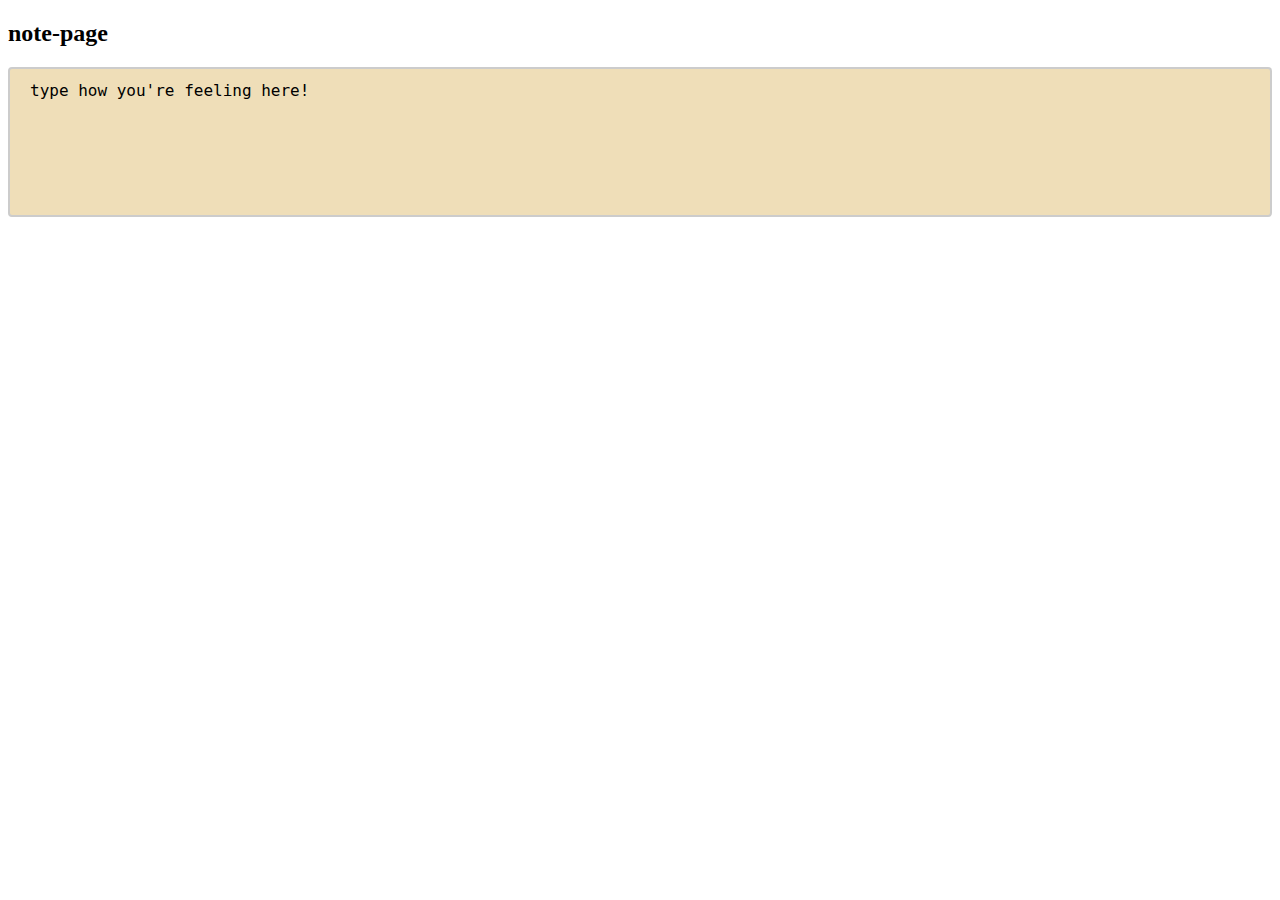
==== note/index.html @ 3522308b "kelly's note-page pt 1" ====
<!DOCTYPE html>
<html>
<head>
<style> 
textarea {
  width: 100%;
  height: 150px;
  padding: 12px 20px;
  box-sizing: border-box;
  border: 2px solid #ccc;
  border-radius: 4px;
  background-color: #EFDEB8;
  font-size: 16px;
  resize: none;
}
</style>
</head>
<body>

<h2>note-page</h2>

<form>
  <textarea>type how you're feeling here!</textarea>
</form>

</body>
</html>
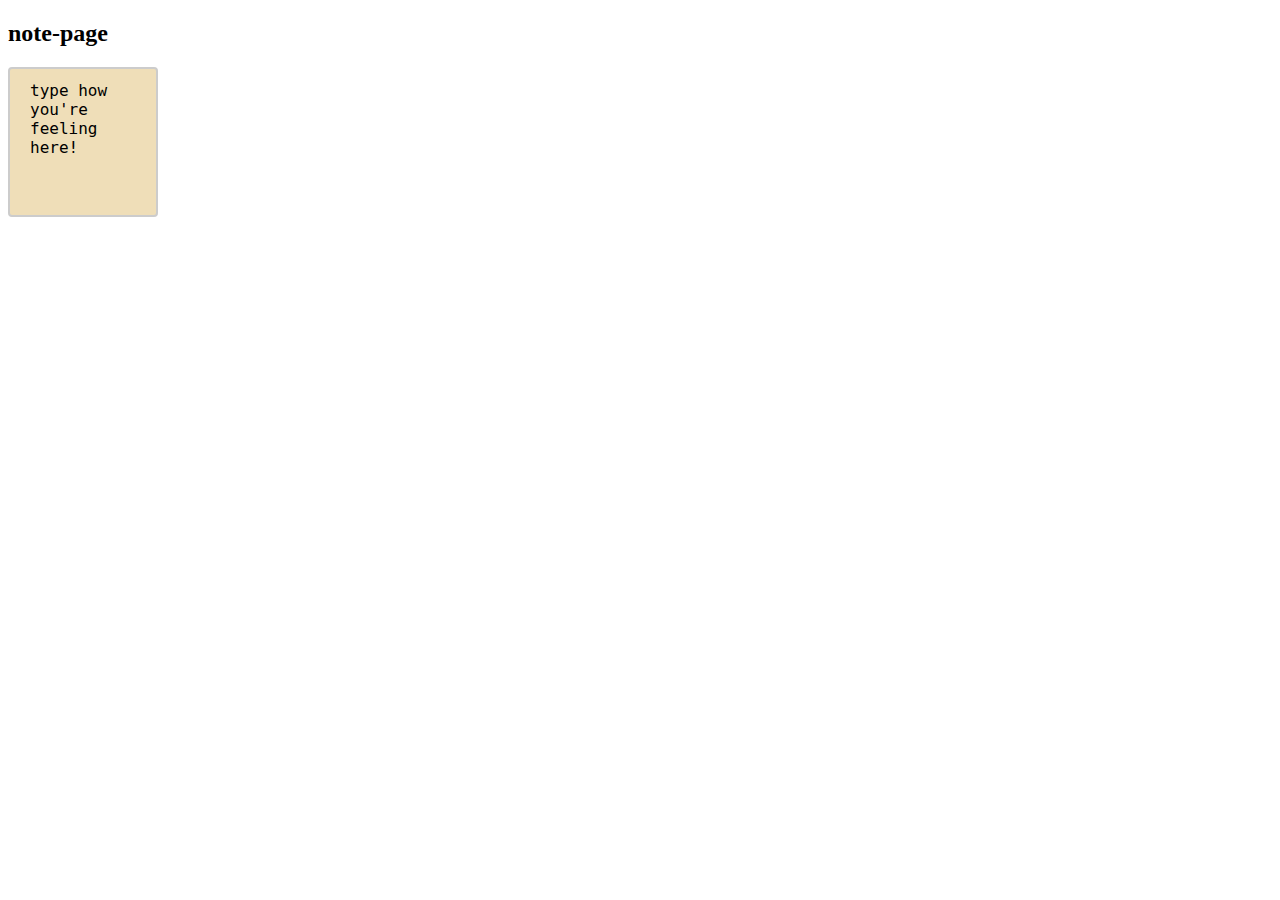
==== commit b649fe6b: "kelly pt2" ====
--- a/note/index.html
+++ b/note/index.html
@@ -1,21 +1,47 @@
 <!DOCTYPE html>
 <html>
 <head>
-<style> 
-textarea {
-  width: 100%;
-  height: 150px;
-  padding: 12px 20px;
-  box-sizing: border-box;
-  border: 2px solid #ccc;
-  border-radius: 4px;
-  background-color: #EFDEB8;
-  font-size: 16px;
-  resize: none;
-}
-</style>
+  <div>
+
+    <style> 
+      textarea {
+        width: 150px;
+        height: 150px;
+        padding: 12px 20px;
+        box-sizing: border-box;
+        border: 2px solid #ccc;
+        border-radius: 4px;
+        background-color: #EFDEB8;
+        font-size: 16px;
+        resize: none;
+      }
+      
+      textarea1 {
+        width: 250px;
+        height: 250px;
+        padding: 20px 40px;
+        box-sizing: border-box;
+        border: 2px solid #ccc;
+        border-radius: 4px;
+        background-color: blue;
+        font-size: 16px;
+        resize: none;
+      }
+      </style>
+
+  </div>
+
+
 </head>
 <body>
+
+<div class="textarea"> 
+  <style>
+      
+  </style>
+  
+</div>
+  
 
 <h2>note-page</h2>
 
@@ -23,5 +49,7 @@
   <textarea>type how you're feeling here!</textarea>
 </form>
 
+      
+
 </body>
 </html>
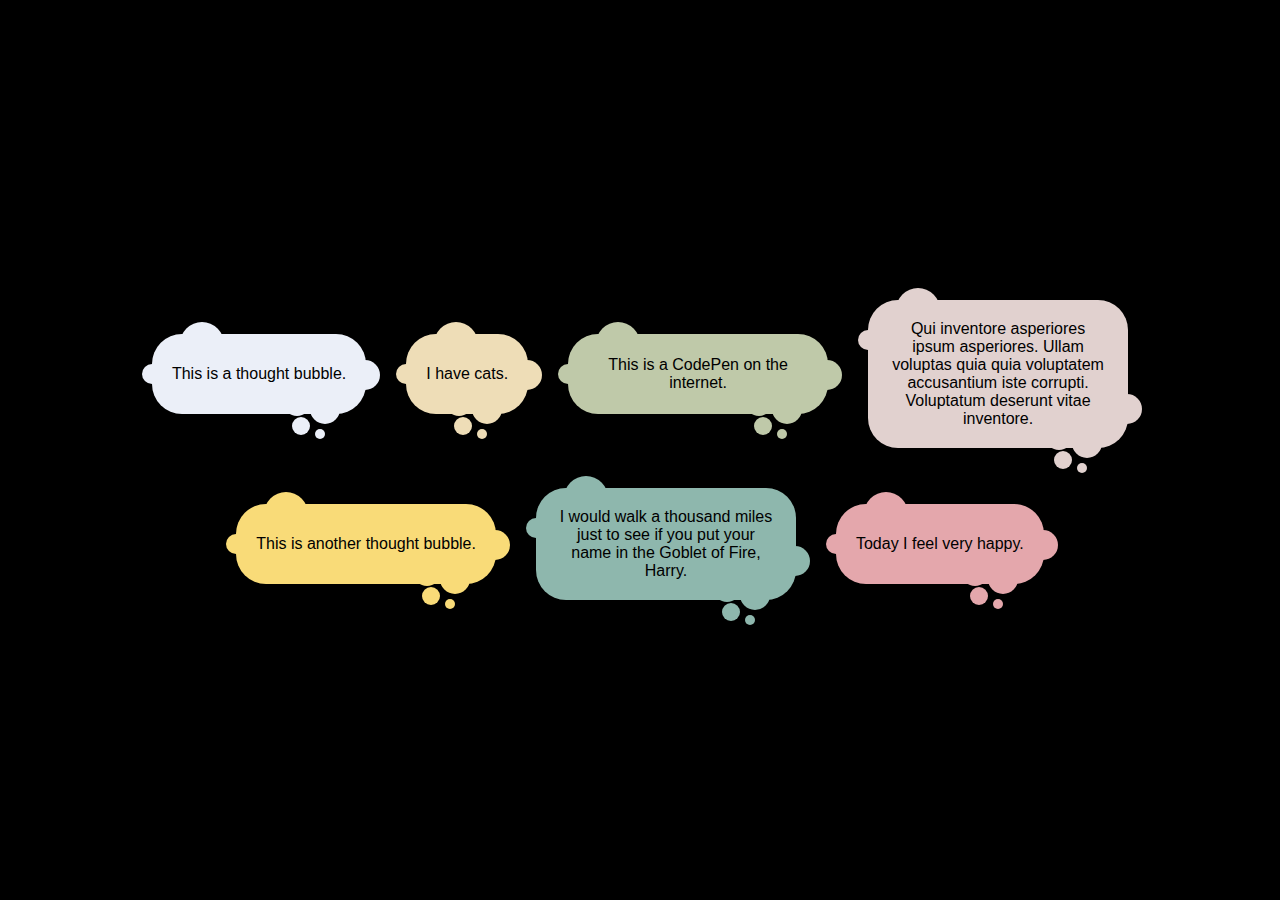
==== commit f1b1c84f: "kelly's part 3" ====
--- a/note/index.html
+++ b/note/index.html
@@ -1,9 +1,352 @@
 <!DOCTYPE html>
 <html>
 <head>
-  <div>
-
-    <style> 
+  <!-- <div> -->
+
+
+    <div class="thought">This is a thought bubble.</div>
+<div class="thought1">I have cats.</div>
+<div class="thought2">This is a CodePen on the internet.</div>
+<div class="thought3">Qui inventore asperiores ipsum asperiores. Ullam voluptas quia quia voluptatem accusantium iste corrupti. Voluptatum deserunt vitae inventore.</div>
+<div class="thought4">This is another thought bubble.</div>
+<div class="thought5">I would walk a thousand miles just to see if you put your name in the Goblet of Fire, Harry.</div>
+<div class="thought6">Today I feel very happy.</div>
+
+<style>
+
+
+body {
+	background-color:black;
+	display:flex;
+	flex-flow:row wrap;
+	justify-content:center;
+	margin:0;
+	height:100vh;
+	align-items:center;
+	align-content:center;
+	padding:0 8rem;
+  }
+  
+  .thought {
+	display:flex;
+	background-color:#EBEFF8;
+	padding:20px;
+	border-radius:30px;
+	min-width:40px;
+	max-width:220px;
+	min-height:40px;
+	margin:20px;
+	position:relative;
+	align-items:center;
+	justify-content:center;
+	text-align:center;
+  font-family: Arial;
+
+  }
+
+  .thought:before,
+  .thought:after {
+	content:"";
+	background-color:#EBEFF8;
+	border-radius:50%;
+	display:block;
+	position:absolute;
+	z-index:-1;
+  }
+  .thought:before {
+	width:44px;
+	height:44px;
+	top:-12px;
+	left:28px;
+	box-shadow:-50px 30px 0 -12px #EBEFF8;
+  }
+  .thought:after {
+	bottom:-10px;
+	right:26px;
+	width:30px;
+	height:30px;
+	box-shadow:40px -34px 0 0 #EBEFF8,
+			   -28px -6px 0 -2px #EBEFF8,
+			   -24px 17px 0 -6px #EBEFF8,
+			   -5px 25px 0 -10px #EBEFF8;
+	
+  }
+
+  .thought1 {
+	display:flex;
+	background-color:#EEDDB7;
+	padding:20px;
+	border-radius:30px;
+	min-width:40px;
+	max-width:220px;
+	min-height:40px;
+	margin:20px;
+	position:relative;
+	align-items:center;
+	justify-content:center;
+	text-align:center;
+  font-family: Arial;
+
+  }
+
+  .thought1:before,
+  .thought1:after {
+	content:"";
+	background-color:#EEDDB7;
+	border-radius:50%;
+	display:block;
+	position:absolute;
+	z-index:-1;
+  }
+  .thought1:before {
+	width:44px;
+	height:44px;
+	top:-12px;
+	left:28px;
+	box-shadow:-50px 30px 0 -12px #EEDDB7;
+  }
+  .thought1:after {
+	bottom:-10px;
+	right:26px;
+	width:30px;
+	height:30px;
+	box-shadow:40px -34px 0 0 #EEDDB7,
+			   -28px -6px 0 -2px #EEDDB7,
+			   -24px 17px 0 -6px #EEDDB7,
+			   -5px 25px 0 -10px #EEDDB7;
+	
+  }
+
+  .thought2 {
+	display:flex;
+	background-color:#BFC9A9;
+	padding:20px;
+	border-radius:30px;
+	min-width:40px;
+	max-width:220px;
+	min-height:40px;
+	margin:20px;
+	position:relative;
+	align-items:center;
+	justify-content:center;
+	text-align:center;
+  font-family: Arial;
+
+  }
+
+  .thought2:before,
+  .thought2:after {
+	content:"";
+	background-color:#BFC9A9;
+	border-radius:50%;
+	display:block;
+	position:absolute;
+	z-index:-1;
+  }
+  .thought2:before {
+	width:44px;
+	height:44px;
+	top:-12px;
+	left:28px;
+	box-shadow:-50px 30px 0 -12px #BFC9A9;
+  }
+  .thought2:after {
+	bottom:-10px;
+	right:26px;
+	width:30px;
+	height:30px;
+	box-shadow:40px -34px 0 0 #BFC9A9,
+			   -28px -6px 0 -2px #BFC9A9,
+			   -24px 17px 0 -6px #BFC9A9,
+			   -5px 25px 0 -10px #BFC9A9;
+	
+  }
+
+  .thought3 {
+	display:flex;
+	background-color:#E1D1CF;
+	padding:20px;
+	border-radius:30px;
+	min-width:40px;
+	max-width:220px;
+	min-height:40px;
+	margin:20px;
+	position:relative;
+	align-items:center;
+	justify-content:center;
+	text-align:center;
+  font-family: Arial;
+
+  }
+
+  .thought3:before,
+  .thought3:after {
+	content:"";
+	background-color:#E1D1CF;
+	border-radius:50%;
+	display:block;
+	position:absolute;
+	z-index:-1;
+  }
+  .thought3:before {
+	width:44px;
+	height:44px;
+	top:-12px;
+	left:28px;
+	box-shadow:-50px 30px 0 -12px #E1D1CF;
+  }
+  .thought3:after {
+	bottom:-10px;
+	right:26px;
+	width:30px;
+	height:30px;
+	box-shadow:40px -34px 0 0 #E1D1CF,
+			   -28px -6px 0 -2px #E1D1CF,
+			   -24px 17px 0 -6px #E1D1CF,
+			   -5px 25px 0 -10px #E1D1CF;
+	
+  }
+
+  .thought4 {
+	display:flex;
+	background-color:#F9DB78;
+	padding:20px;
+	border-radius:30px;
+	min-width:40px;
+	max-width:220px;
+	min-height:40px;
+	margin:20px;
+	position:relative;
+	align-items:center;
+	justify-content:center;
+	text-align:center;
+  font-family: Arial;
+
+  }
+
+  .thought4:before,
+  .thought4:after {
+	content:"";
+	background-color:#F9DB78;
+	border-radius:50%;
+	display:block;
+	position:absolute;
+	z-index:-1;
+  }
+  .thought4:before {
+	width:44px;
+	height:44px;
+	top:-12px;
+	left:28px;
+	box-shadow:-50px 30px 0 -12px #F9DB78;
+  }
+  .thought4:after {
+	bottom:-10px;
+	right:26px;
+	width:30px;
+	height:30px;
+	box-shadow:40px -34px 0 0 #F9DB78,
+			   -28px -6px 0 -2px #F9DB78,
+			   -24px 17px 0 -6px #F9DB78,
+			   -5px 25px 0 -10px #F9DB78;
+	
+  }
+
+  .thought5 {
+	display:flex;
+	background-color:#8EB7AD;
+	padding:20px;
+	border-radius:30px;
+	min-width:40px;
+	max-width:220px;
+	min-height:40px;
+	margin:20px;
+	position:relative;
+	align-items:center;
+	justify-content:center;
+	text-align:center;
+  font-family: Arial;
+
+  }
+
+  .thought5:before,
+  .thought5:after {
+	content:"";
+	background-color:#8EB7AD;
+	border-radius:50%;
+	display:block;
+	position:absolute;
+	z-index:-1;
+  }
+  .thought5:before {
+	width:44px;
+	height:44px;
+	top:-12px;
+	left:28px;
+	box-shadow:-50px 30px 0 -12px #8EB7AD;
+  }
+  .thought5:after {
+	bottom:-10px;
+	right:26px;
+	width:30px;
+	height:30px;
+	box-shadow:40px -34px 0 0 #8EB7AD,
+			   -28px -6px 0 -2px #8EB7AD,
+			   -24px 17px 0 -6px #8EB7AD,
+			   -5px 25px 0 -10px #8EB7AD;
+	
+  }
+
+  .thought6 {
+	display:flex;
+	background-color:#E4A7AC;
+	padding:20px;
+	border-radius:30px;
+	min-width:40px;
+	max-width:220px;
+	min-height:40px;
+	margin:20px;
+	position:relative;
+	align-items:center;
+	justify-content:center;
+	text-align:center;
+  font-family: Arial;
+
+  }
+
+  .thought6:before,
+  .thought6:after {
+	content:"";
+	background-color:#E4A7AC;
+	border-radius:50%;
+	display:block;
+	position:absolute;
+	z-index:-1;
+  }
+  .thought6:before {
+	width:44px;
+	height:44px;
+	top:-12px;
+	left:28px;
+	box-shadow:-50px 30px 0 -12px #E4A7AC;
+  }
+  .thought6:after {
+	bottom:-10px;
+	right:26px;
+	width:30px;
+	height:30px;
+	box-shadow:40px -34px 0 0 #E4A7AC,
+			   -28px -6px 0 -2px #E4A7AC,
+			   -24px 17px 0 -6px #E4A7AC,
+			   -5px 25px 0 -10px #E4A7AC;
+	
+  }
+
+
+</style>
+    <!-- <style> 
+
+    
       textarea {
         width: 150px;
         height: 150px;
@@ -16,40 +359,29 @@
         resize: none;
       }
       
-      textarea1 {
-        width: 250px;
-        height: 250px;
-        padding: 20px 40px;
-        box-sizing: border-box;
-        border: 2px solid #ccc;
-        border-radius: 4px;
-        background-color: blue;
-        font-size: 16px;
-        resize: none;
-      }
+      
       </style>
 
-  </div>
+<textarea rows="1" cols="30">Hello World</textarea><br/>
+<textarea rows="2" cols="40">Hello Second World</textarea><br/> -->
+
+  <!-- </div> -->
 
 
 </head>
 <body>
 
-<div class="textarea"> 
-  <style>
-      
-  </style>
+
+
   
-</div>
-  
-
-<h2>note-page</h2>
-
+
+<!-- <h2>note-page</h2> -->
+<!-- 
 <form>
   <textarea>type how you're feeling here!</textarea>
 </form>
 
       
 
-</body>
+</body> -->
 </html>
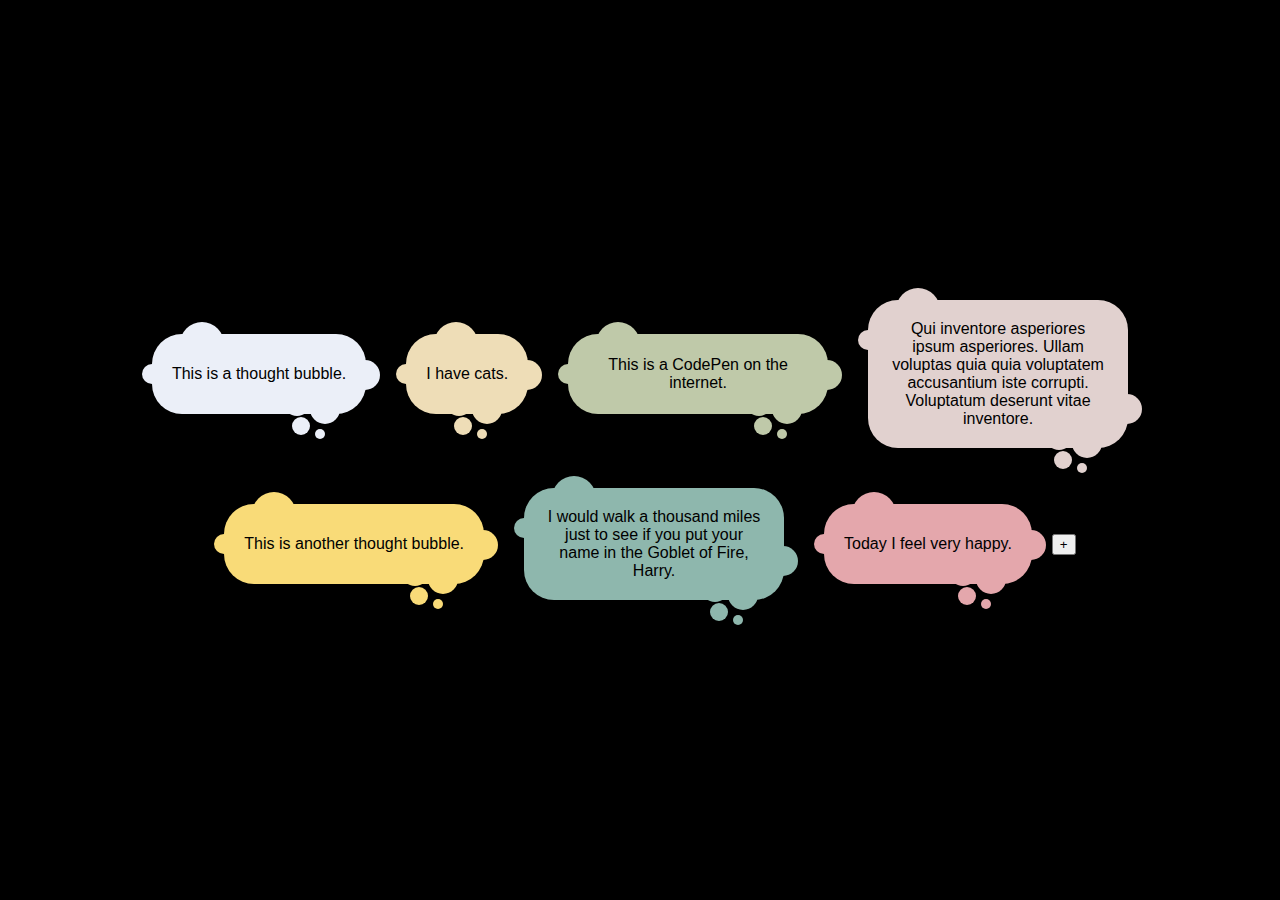
==== commit e077f43e: "kelly's part 4" ====
--- a/note/index.html
+++ b/note/index.html
@@ -344,6 +344,8 @@
 
 
 </style>
+
+
     <!-- <style> 
 
     
@@ -372,8 +374,7 @@
 <body>
 
 
-
-  
+<a href='https://www.freecodecamp.org/'><button>+</button></a>
 
 <!-- <h2>note-page</h2> -->
 <!-- 
@@ -384,4 +385,5 @@
       
 
 </body> -->
+</body>
 </html>
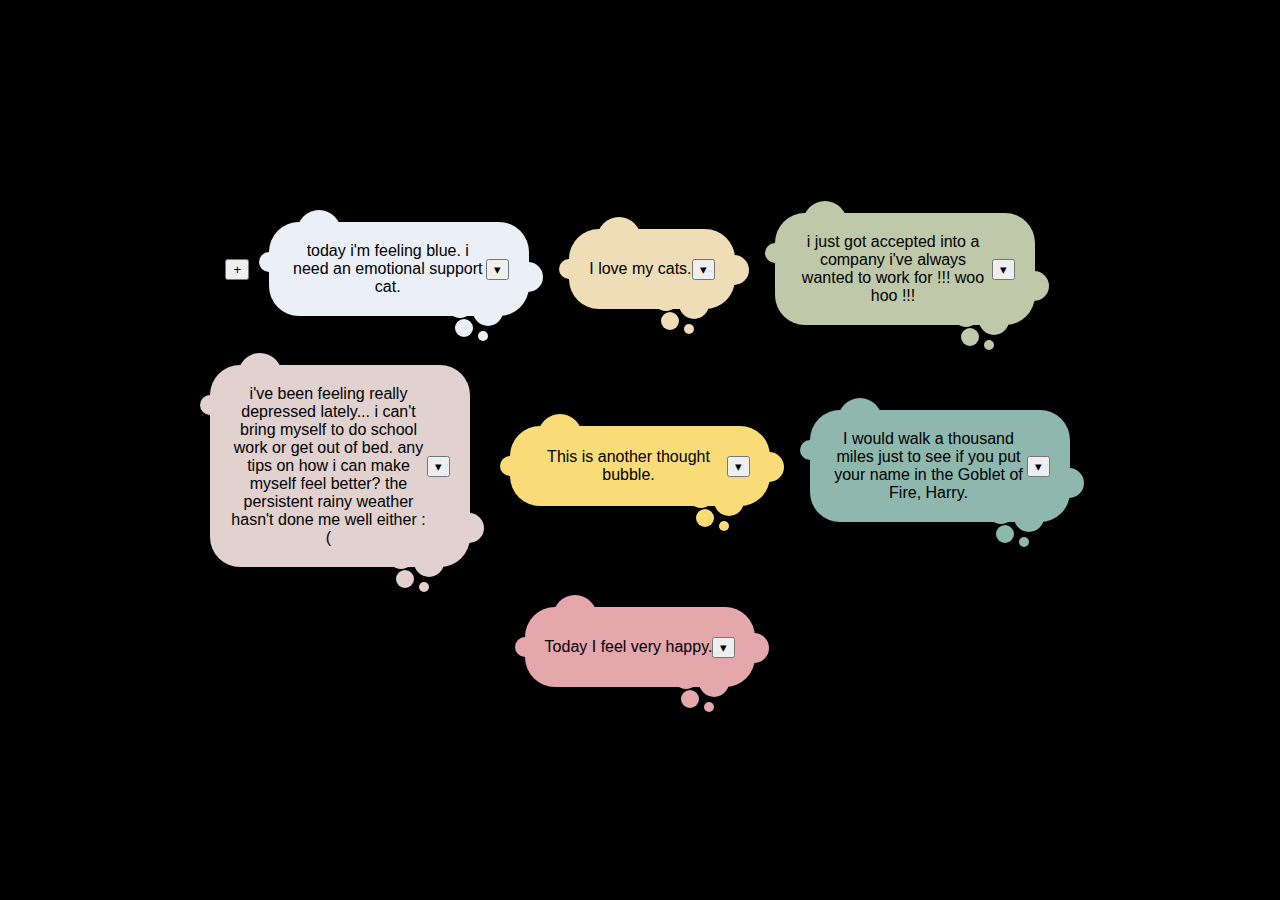
==== commit 88771925: "kelly pt 5" ====
--- a/note/index.html
+++ b/note/index.html
@@ -2,15 +2,31 @@
 <html>
 <head>
   <!-- <div> -->
-
-
-    <div class="thought">This is a thought bubble.</div>
-<div class="thought1">I have cats.</div>
-<div class="thought2">This is a CodePen on the internet.</div>
-<div class="thought3">Qui inventore asperiores ipsum asperiores. Ullam voluptas quia quia voluptatem accusantium iste corrupti. Voluptatum deserunt vitae inventore.</div>
-<div class="thought4">This is another thought bubble.</div>
-<div class="thought5">I would walk a thousand miles just to see if you put your name in the Goblet of Fire, Harry.</div>
-<div class="thought6">Today I feel very happy.</div>
+    <a href='https://www.freecodecamp.org/'><button>+</button></a>
+
+    <div class="thought">today i'm feeling blue. i need an emotional support cat.
+      <a href='https://www.freecodecamp.org/'><button>▾</button></a>
+    </div>
+
+   
+<div class="thought1">I love my cats.
+  <a href='https://www.freecodecamp.org/'><button>▾</button></a>
+</div>
+<div class="thought2">i just got accepted into a company i've always wanted to work for !!! woo hoo !!! 
+  <a href='https://www.freecodecamp.org/'><button>▾</button></a>
+</div>
+<div class="thought3"> i've been feeling really depressed lately... i can't bring myself to do school work or get out of bed. any tips on how i can make myself feel better? the persistent rainy weather hasn't done me well either :(
+  <a href='https://www.freecodecamp.org/'><button>▾</button></a>
+</div>
+<div class="thought4">This is another thought bubble.
+  <a href='https://www.freecodecamp.org/'><button>▾</button></a>
+</div>
+<div class="thought5">I would walk a thousand miles just to see if you put your name in the Goblet of Fire, Harry.
+  <a href='https://www.freecodecamp.org/'><button>▾</button></a>
+</div>
+<div class="thought6">Today I feel very happy.
+  <a href='https://www.freecodecamp.org/'><button>▾</button></a>
+</div>
 
 <style>
 
@@ -374,7 +390,7 @@
 <body>
 
 
-<a href='https://www.freecodecamp.org/'><button>+</button></a>
+
 
 <!-- <h2>note-page</h2> -->
 <!-- 
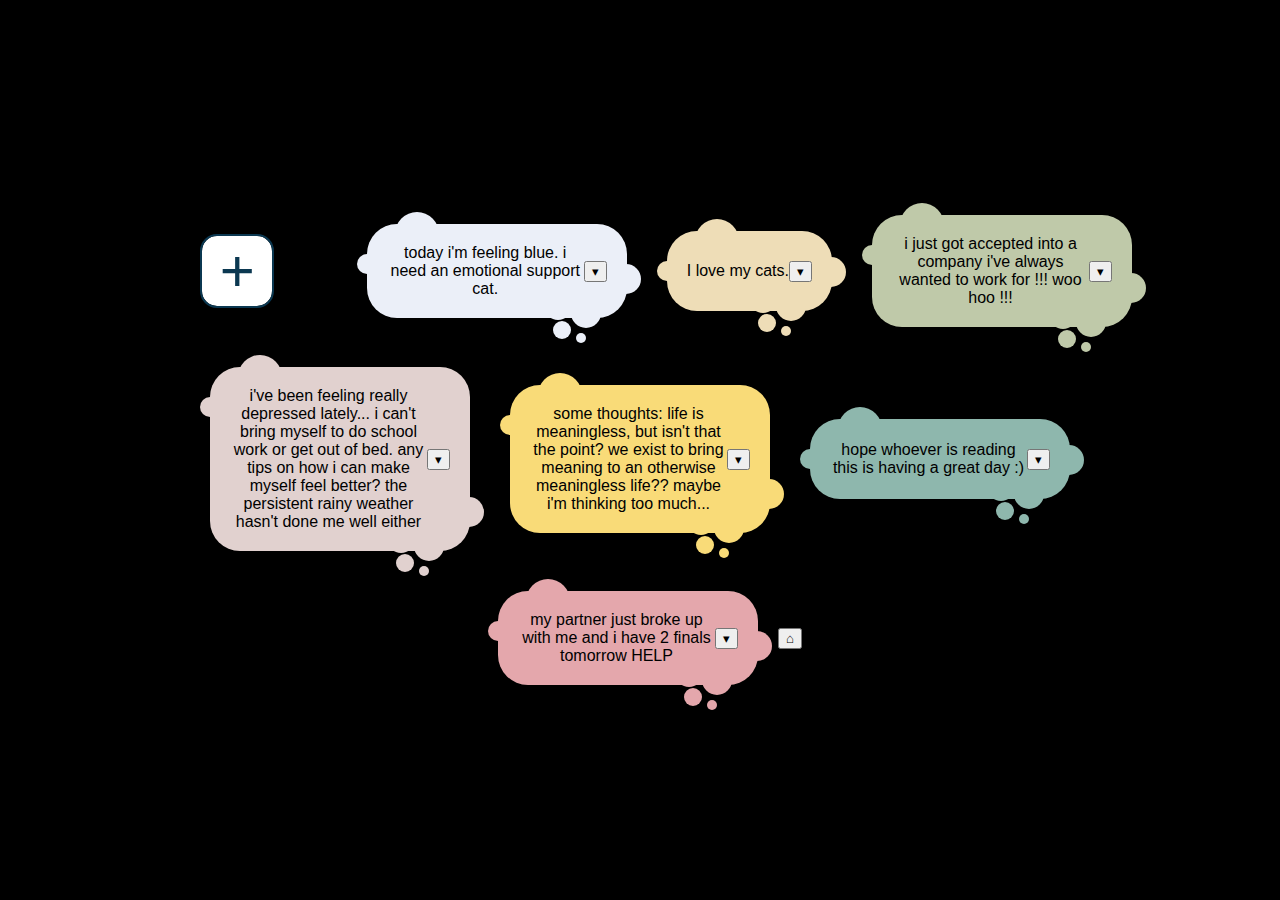
==== commit b4ff1928: "kelly's pt 6" ====
--- a/note/index.html
+++ b/note/index.html
@@ -1,405 +1,384 @@
 <!DOCTYPE html>
 <html>
 <head>
-  <!-- <div> -->
-    <a href='https://www.freecodecamp.org/'><button>+</button></a>
-
-    <div class="thought">today i'm feeling blue. i need an emotional support cat.
-      <a href='https://www.freecodecamp.org/'><button>▾</button></a>
-    </div>
-
-   
-<div class="thought1">I love my cats.
-  <a href='https://www.freecodecamp.org/'><button>▾</button></a>
-</div>
-<div class="thought2">i just got accepted into a company i've always wanted to work for !!! woo hoo !!! 
-  <a href='https://www.freecodecamp.org/'><button>▾</button></a>
-</div>
-<div class="thought3"> i've been feeling really depressed lately... i can't bring myself to do school work or get out of bed. any tips on how i can make myself feel better? the persistent rainy weather hasn't done me well either :(
-  <a href='https://www.freecodecamp.org/'><button>▾</button></a>
-</div>
-<div class="thought4">This is another thought bubble.
-  <a href='https://www.freecodecamp.org/'><button>▾</button></a>
-</div>
-<div class="thought5">I would walk a thousand miles just to see if you put your name in the Goblet of Fire, Harry.
-  <a href='https://www.freecodecamp.org/'><button>▾</button></a>
-</div>
-<div class="thought6">Today I feel very happy.
-  <a href='https://www.freecodecamp.org/'><button>▾</button></a>
-</div>
-
+ 
+  <title>Social Diary</title>
+        <meta charset="UTF-8" />
+        <link href="style.css" rel="stylesheet" type="text/css" />
+
+
+
+</head>
+
+
+<body>
+
+  <a class="addnote" href='https://www.freecodecamp.org/'>+</a>
+
+  <div class="thought">today i'm feeling blue. i need an emotional support cat.
+    <a href='https://www.freecodecamp.org/'><button>▾</button></a>
+  </div>
+
+ 
+  <div class="thought1">I love my cats.
+    <a href='https://www.freecodecamp.org/'><button>▾</button></a>
+  </div>
+  <div class="thought2">i just got accepted into a company i've always wanted to work for !!! woo hoo !!! 
+    <a href='https://www.freecodecamp.org/'><button>▾</button></a>
+  </div>
+  <div class="thought3"> i've been feeling really depressed lately... i can't bring myself to do school work or get out of bed. any tips on how i can make myself feel better? the persistent rainy weather hasn't done me well either
+    <a href='https://www.freecodecamp.org/'><button>▾</button></a>
+  </div>
+  <div class="thought4">some thoughts: life is meaningless, but isn't that the point? we exist to bring meaning to an otherwise meaningless life?? maybe i'm thinking too much...
+    <a href='https://www.freecodecamp.org/'><button>▾</button></a>
+  </div>
+  <div class="thought5">hope whoever is reading this is having a great day :)
+    <a href='https://www.freecodecamp.org/'><button>▾</button></a>
+  </div>
+  <div class="thought6">my partner just broke up with me and i have 2 finals tomorrow HELP
+    <a href='https://www.freecodecamp.org/'><button>▾</button></a>
+  </div>
+<a href='index2.html'><button>⌂</button></a>
 <style>
 
 
 body {
-	background-color:black;
-	display:flex;
-	flex-flow:row wrap;
-	justify-content:center;
-	margin:0;
-	height:100vh;
-	align-items:center;
-	align-content:center;
-	padding:0 8rem;
-  }
-  
-  .thought {
-	display:flex;
-	background-color:#EBEFF8;
-	padding:20px;
-	border-radius:30px;
-	min-width:40px;
-	max-width:220px;
-	min-height:40px;
-	margin:20px;
-	position:relative;
-	align-items:center;
-	justify-content:center;
-	text-align:center;
-  font-family: Arial;
-
-  }
-
-  .thought:before,
-  .thought:after {
-	content:"";
-	background-color:#EBEFF8;
-	border-radius:50%;
-	display:block;
-	position:absolute;
-	z-index:-1;
-  }
-  .thought:before {
-	width:44px;
-	height:44px;
-	top:-12px;
-	left:28px;
-	box-shadow:-50px 30px 0 -12px #EBEFF8;
-  }
-  .thought:after {
-	bottom:-10px;
-	right:26px;
-	width:30px;
-	height:30px;
-	box-shadow:40px -34px 0 0 #EBEFF8,
-			   -28px -6px 0 -2px #EBEFF8,
-			   -24px 17px 0 -6px #EBEFF8,
-			   -5px 25px 0 -10px #EBEFF8;
-	
-  }
-
-  .thought1 {
-	display:flex;
-	background-color:#EEDDB7;
-	padding:20px;
-	border-radius:30px;
-	min-width:40px;
-	max-width:220px;
-	min-height:40px;
-	margin:20px;
-	position:relative;
-	align-items:center;
-	justify-content:center;
-	text-align:center;
-  font-family: Arial;
-
-  }
-
-  .thought1:before,
-  .thought1:after {
-	content:"";
-	background-color:#EEDDB7;
-	border-radius:50%;
-	display:block;
-	position:absolute;
-	z-index:-1;
-  }
-  .thought1:before {
-	width:44px;
-	height:44px;
-	top:-12px;
-	left:28px;
-	box-shadow:-50px 30px 0 -12px #EEDDB7;
-  }
-  .thought1:after {
-	bottom:-10px;
-	right:26px;
-	width:30px;
-	height:30px;
-	box-shadow:40px -34px 0 0 #EEDDB7,
-			   -28px -6px 0 -2px #EEDDB7,
-			   -24px 17px 0 -6px #EEDDB7,
-			   -5px 25px 0 -10px #EEDDB7;
-	
-  }
-
-  .thought2 {
-	display:flex;
-	background-color:#BFC9A9;
-	padding:20px;
-	border-radius:30px;
-	min-width:40px;
-	max-width:220px;
-	min-height:40px;
-	margin:20px;
-	position:relative;
-	align-items:center;
-	justify-content:center;
-	text-align:center;
-  font-family: Arial;
-
-  }
-
-  .thought2:before,
-  .thought2:after {
-	content:"";
-	background-color:#BFC9A9;
-	border-radius:50%;
-	display:block;
-	position:absolute;
-	z-index:-1;
-  }
-  .thought2:before {
-	width:44px;
-	height:44px;
-	top:-12px;
-	left:28px;
-	box-shadow:-50px 30px 0 -12px #BFC9A9;
-  }
-  .thought2:after {
-	bottom:-10px;
-	right:26px;
-	width:30px;
-	height:30px;
-	box-shadow:40px -34px 0 0 #BFC9A9,
-			   -28px -6px 0 -2px #BFC9A9,
-			   -24px 17px 0 -6px #BFC9A9,
-			   -5px 25px 0 -10px #BFC9A9;
-	
-  }
-
-  .thought3 {
-	display:flex;
-	background-color:#E1D1CF;
-	padding:20px;
-	border-radius:30px;
-	min-width:40px;
-	max-width:220px;
-	min-height:40px;
-	margin:20px;
-	position:relative;
-	align-items:center;
-	justify-content:center;
-	text-align:center;
-  font-family: Arial;
-
-  }
-
-  .thought3:before,
-  .thought3:after {
-	content:"";
-	background-color:#E1D1CF;
-	border-radius:50%;
-	display:block;
-	position:absolute;
-	z-index:-1;
-  }
-  .thought3:before {
-	width:44px;
-	height:44px;
-	top:-12px;
-	left:28px;
-	box-shadow:-50px 30px 0 -12px #E1D1CF;
-  }
-  .thought3:after {
-	bottom:-10px;
-	right:26px;
-	width:30px;
-	height:30px;
-	box-shadow:40px -34px 0 0 #E1D1CF,
-			   -28px -6px 0 -2px #E1D1CF,
-			   -24px 17px 0 -6px #E1D1CF,
-			   -5px 25px 0 -10px #E1D1CF;
-	
-  }
-
-  .thought4 {
-	display:flex;
-	background-color:#F9DB78;
-	padding:20px;
-	border-radius:30px;
-	min-width:40px;
-	max-width:220px;
-	min-height:40px;
-	margin:20px;
-	position:relative;
-	align-items:center;
-	justify-content:center;
-	text-align:center;
-  font-family: Arial;
-
-  }
-
-  .thought4:before,
-  .thought4:after {
-	content:"";
-	background-color:#F9DB78;
-	border-radius:50%;
-	display:block;
-	position:absolute;
-	z-index:-1;
-  }
-  .thought4:before {
-	width:44px;
-	height:44px;
-	top:-12px;
-	left:28px;
-	box-shadow:-50px 30px 0 -12px #F9DB78;
-  }
-  .thought4:after {
-	bottom:-10px;
-	right:26px;
-	width:30px;
-	height:30px;
-	box-shadow:40px -34px 0 0 #F9DB78,
-			   -28px -6px 0 -2px #F9DB78,
-			   -24px 17px 0 -6px #F9DB78,
-			   -5px 25px 0 -10px #F9DB78;
-	
-  }
-
-  .thought5 {
-	display:flex;
-	background-color:#8EB7AD;
-	padding:20px;
-	border-radius:30px;
-	min-width:40px;
-	max-width:220px;
-	min-height:40px;
-	margin:20px;
-	position:relative;
-	align-items:center;
-	justify-content:center;
-	text-align:center;
-  font-family: Arial;
-
-  }
-
-  .thought5:before,
-  .thought5:after {
-	content:"";
-	background-color:#8EB7AD;
-	border-radius:50%;
-	display:block;
-	position:absolute;
-	z-index:-1;
-  }
-  .thought5:before {
-	width:44px;
-	height:44px;
-	top:-12px;
-	left:28px;
-	box-shadow:-50px 30px 0 -12px #8EB7AD;
-  }
-  .thought5:after {
-	bottom:-10px;
-	right:26px;
-	width:30px;
-	height:30px;
-	box-shadow:40px -34px 0 0 #8EB7AD,
-			   -28px -6px 0 -2px #8EB7AD,
-			   -24px 17px 0 -6px #8EB7AD,
-			   -5px 25px 0 -10px #8EB7AD;
-	
-  }
-
-  .thought6 {
-	display:flex;
-	background-color:#E4A7AC;
-	padding:20px;
-	border-radius:30px;
-	min-width:40px;
-	max-width:220px;
-	min-height:40px;
-	margin:20px;
-	position:relative;
-	align-items:center;
-	justify-content:center;
-	text-align:center;
-  font-family: Arial;
-
-  }
-
-  .thought6:before,
-  .thought6:after {
-	content:"";
-	background-color:#E4A7AC;
-	border-radius:50%;
-	display:block;
-	position:absolute;
-	z-index:-1;
-  }
-  .thought6:before {
-	width:44px;
-	height:44px;
-	top:-12px;
-	left:28px;
-	box-shadow:-50px 30px 0 -12px #E4A7AC;
-  }
-  .thought6:after {
-	bottom:-10px;
-	right:26px;
-	width:30px;
-	height:30px;
-	box-shadow:40px -34px 0 0 #E4A7AC,
-			   -28px -6px 0 -2px #E4A7AC,
-			   -24px 17px 0 -6px #E4A7AC,
-			   -5px 25px 0 -10px #E4A7AC;
-	
-  }
+background-color:black;
+display:flex;
+flex-flow:row wrap;
+justify-content:center;
+margin:0;
+height:100vh;
+align-items:center;
+align-content:center;
+padding:0 8rem;
+}
+
+.thought {
+display:flex;
+background-color:#EBEFF8;
+padding:20px;
+border-radius:30px;
+min-width:40px;
+max-width:220px;
+min-height:40px;
+margin:20px;
+position:relative;
+align-items:center;
+justify-content:center;
+text-align:center;
+font-family: Arial;
+
+}
+
+.thought:before,
+.thought:after {
+content:"";
+background-color:#EBEFF8;
+border-radius:50%;
+display:block;
+position:absolute;
+z-index:-1;
+}
+.thought:before {
+width:44px;
+height:44px;
+top:-12px;
+left:28px;
+box-shadow:-50px 30px 0 -12px #EBEFF8;
+}
+.thought:after {
+bottom:-10px;
+right:26px;
+width:30px;
+height:30px;
+box-shadow:40px -34px 0 0 #EBEFF8,
+       -28px -6px 0 -2px #EBEFF8,
+       -24px 17px 0 -6px #EBEFF8,
+       -5px 25px 0 -10px #EBEFF8;
+
+}
+
+.thought1 {
+display:flex;
+background-color:#EEDDB7;
+padding:20px;
+border-radius:30px;
+min-width:40px;
+max-width:220px;
+min-height:40px;
+margin:20px;
+position:relative;
+align-items:center;
+justify-content:center;
+text-align:center;
+font-family: Arial;
+
+}
+
+.thought1:before,
+.thought1:after {
+content:"";
+background-color:#EEDDB7;
+border-radius:50%;
+display:block;
+position:absolute;
+z-index:-1;
+}
+.thought1:before {
+width:44px;
+height:44px;
+top:-12px;
+left:28px;
+box-shadow:-50px 30px 0 -12px #EEDDB7;
+}
+.thought1:after {
+bottom:-10px;
+right:26px;
+width:30px;
+height:30px;
+box-shadow:40px -34px 0 0 #EEDDB7,
+       -28px -6px 0 -2px #EEDDB7,
+       -24px 17px 0 -6px #EEDDB7,
+       -5px 25px 0 -10px #EEDDB7;
+
+}
+
+.thought2 {
+display:flex;
+background-color:#BFC9A9;
+padding:20px;
+border-radius:30px;
+min-width:40px;
+max-width:220px;
+min-height:40px;
+margin:20px;
+position:relative;
+align-items:center;
+justify-content:center;
+text-align:center;
+font-family: Arial;
+
+}
+
+.thought2:before,
+.thought2:after {
+content:"";
+background-color:#BFC9A9;
+border-radius:50%;
+display:block;
+position:absolute;
+z-index:-1;
+}
+.thought2:before {
+width:44px;
+height:44px;
+top:-12px;
+left:28px;
+box-shadow:-50px 30px 0 -12px #BFC9A9;
+}
+.thought2:after {
+bottom:-10px;
+right:26px;
+width:30px;
+height:30px;
+box-shadow:40px -34px 0 0 #BFC9A9,
+       -28px -6px 0 -2px #BFC9A9,
+       -24px 17px 0 -6px #BFC9A9,
+       -5px 25px 0 -10px #BFC9A9;
+
+}
+
+.thought3 {
+display:flex;
+background-color:#E1D1CF;
+padding:20px;
+border-radius:30px;
+min-width:40px;
+max-width:220px;
+min-height:40px;
+margin:20px;
+position:relative;
+align-items:center;
+justify-content:center;
+text-align:center;
+font-family: Arial;
+
+}
+
+.thought3:before,
+.thought3:after {
+content:"";
+background-color:#E1D1CF;
+border-radius:50%;
+display:block;
+position:absolute;
+z-index:-1;
+}
+.thought3:before {
+width:44px;
+height:44px;
+top:-12px;
+left:28px;
+box-shadow:-50px 30px 0 -12px #E1D1CF;
+}
+.thought3:after {
+bottom:-10px;
+right:26px;
+width:30px;
+height:30px;
+box-shadow:40px -34px 0 0 #E1D1CF,
+       -28px -6px 0 -2px #E1D1CF,
+       -24px 17px 0 -6px #E1D1CF,
+       -5px 25px 0 -10px #E1D1CF;
+
+}
+
+.thought4 {
+display:flex;
+background-color:#F9DB78;
+padding:20px;
+border-radius:30px;
+min-width:40px;
+max-width:220px;
+min-height:40px;
+margin:20px;
+position:relative;
+align-items:center;
+justify-content:center;
+text-align:center;
+font-family: Arial;
+
+}
+
+.thought4:before,
+.thought4:after {
+content:"";
+background-color:#F9DB78;
+border-radius:50%;
+display:block;
+position:absolute;
+z-index:-1;
+}
+.thought4:before {
+width:44px;
+height:44px;
+top:-12px;
+left:28px;
+box-shadow:-50px 30px 0 -12px #F9DB78;
+}
+.thought4:after {
+bottom:-10px;
+right:26px;
+width:30px;
+height:30px;
+box-shadow:40px -34px 0 0 #F9DB78,
+       -28px -6px 0 -2px #F9DB78,
+       -24px 17px 0 -6px #F9DB78,
+       -5px 25px 0 -10px #F9DB78;
+
+}
+
+.thought5 {
+display:flex;
+background-color:#8EB7AD;
+padding:20px;
+border-radius:30px;
+min-width:40px;
+max-width:220px;
+min-height:40px;
+margin:20px;
+position:relative;
+align-items:center;
+justify-content:center;
+text-align:center;
+font-family: Arial;
+
+}
+
+.thought5:before,
+.thought5:after {
+content:"";
+background-color:#8EB7AD;
+border-radius:50%;
+display:block;
+position:absolute;
+z-index:-1;
+}
+.thought5:before {
+width:44px;
+height:44px;
+top:-12px;
+left:28px;
+box-shadow:-50px 30px 0 -12px #8EB7AD;
+}
+.thought5:after {
+bottom:-10px;
+right:26px;
+width:30px;
+height:30px;
+box-shadow:40px -34px 0 0 #8EB7AD,
+       -28px -6px 0 -2px #8EB7AD,
+       -24px 17px 0 -6px #8EB7AD,
+       -5px 25px 0 -10px #8EB7AD;
+
+}
+
+.thought6 {
+display:flex;
+background-color:#E4A7AC;
+padding:20px;
+border-radius:30px;
+min-width:40px;
+max-width:220px;
+min-height:40px;
+margin:20px;
+position:relative;
+align-items:center;
+justify-content:center;
+text-align:center;
+font-family: Arial;
+
+}
+
+.thought6:before,
+.thought6:after {
+content:"";
+background-color:#E4A7AC;
+border-radius:50%;
+display:block;
+position:absolute;
+z-index:-1;
+}
+.thought6:before {
+width:44px;
+height:44px;
+top:-12px;
+left:28px;
+box-shadow:-50px 30px 0 -12px #E4A7AC;
+}
+.thought6:after {
+bottom:-10px;
+right:26px;
+width:30px;
+height:30px;
+box-shadow:40px -34px 0 0 #E4A7AC,
+       -28px -6px 0 -2px #E4A7AC,
+       -24px 17px 0 -6px #E4A7AC,
+       -5px 25px 0 -10px #E4A7AC;
+
+}
 
 
 </style>
 
 
-    <!-- <style> 
-
-    
-      textarea {
-        width: 150px;
-        height: 150px;
-        padding: 12px 20px;
-        box-sizing: border-box;
-        border: 2px solid #ccc;
-        border-radius: 4px;
-        background-color: #EFDEB8;
-        font-size: 16px;
-        resize: none;
-      }
+<script src="addNote.js"></script>
+
+</body>
+
+
+
       
-      
-      </style>
-
-<textarea rows="1" cols="30">Hello World</textarea><br/>
-<textarea rows="2" cols="40">Hello Second World</textarea><br/> -->
-
-  <!-- </div> -->
-
-
-</head>
-<body>
-
-
-
-
-<!-- <h2>note-page</h2> -->
-<!-- 
-<form>
-  <textarea>type how you're feeling here!</textarea>
-</form>
-
-      
-
-</body> -->
-</body>
+
 </html>
--- a/note/style.css
+++ b/note/style.css
@@ -0,0 +1,62 @@
+* {
+	font-family: Arial;
+}
+
+.button {
+	background: white;
+	color: white;
+	display: block;
+	height: 60px;
+	width: 300px;
+	border-radius: 20px;
+	margin: 20px auto;
+	text-decoration: none;
+	text-align: center;
+	font-weight: bold;
+	line-height: 60px;
+	font-size: 20px;
+	transition: 0.3s;
+	position: absolute;
+}
+
+
+.button:hover {
+	background: #2079b0;
+	background-image: -webkit-linear-gradient(top, #2079b0, #eb94d0);
+	background-image: -moz-linear-gradient(top, #2079b0, #eb94d0);
+	background-image: -ms-linear-gradient(top, #2079b0, #eb94d0);
+	background-image: -o-linear-gradient(top, #2079b0, #eb94d0); 
+	background-image: linear-gradient(to bottom, #2079b0, #eb94d0);
+	text-decoration: none;
+  }
+
+  .addnote {
+	background: white;
+	color: #0b3851;
+	outline: 2px solid #0b3851;
+	display: block;
+	height: 70px;
+	width: 70px;
+	border-radius: 15px;
+	margin: 0px auto;
+	text-decoration: none;
+	text-align: center;
+	line-height: 70px;
+	font-size: 60px;
+	
+
+
+
+  }
+
+
+
+
+
+
+		
+
+
+
+
+
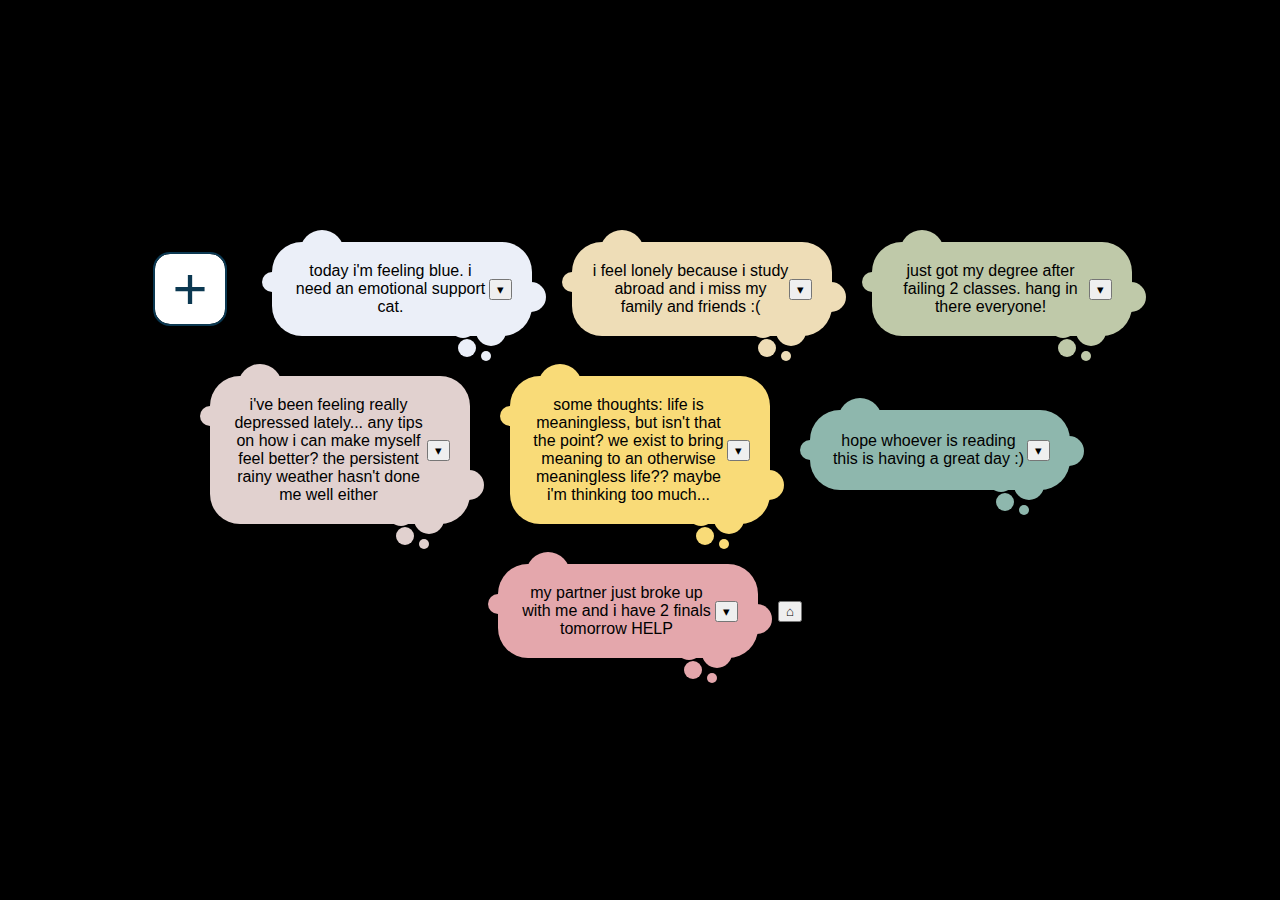
==== commit ee880bc6: "pt7" ====
--- a/note/index.html
+++ b/note/index.html
@@ -20,13 +20,13 @@
   </div>
 
  
-  <div class="thought1">I love my cats.
-    <a href='https://www.freecodecamp.org/'><button>▾</button></a>
-  </div>
-  <div class="thought2">i just got accepted into a company i've always wanted to work for !!! woo hoo !!! 
-    <a href='https://www.freecodecamp.org/'><button>▾</button></a>
-  </div>
-  <div class="thought3"> i've been feeling really depressed lately... i can't bring myself to do school work or get out of bed. any tips on how i can make myself feel better? the persistent rainy weather hasn't done me well either
+  <div class="thought1">i feel lonely because i study abroad and i miss my family and friends :(
+    <a href='https://www.freecodecamp.org/'><button>▾</button></a>
+  </div>
+  <div class="thought2">just got my degree after failing 2 classes. hang in there everyone!
+    <a href='https://www.freecodecamp.org/'><button>▾</button></a>
+  </div>
+  <div class="thought3"> i've been feeling really depressed lately... any tips on how i can make myself feel better? the persistent rainy weather hasn't done me well either
     <a href='https://www.freecodecamp.org/'><button>▾</button></a>
   </div>
   <div class="thought4">some thoughts: life is meaningless, but isn't that the point? we exist to bring meaning to an otherwise meaningless life?? maybe i'm thinking too much...
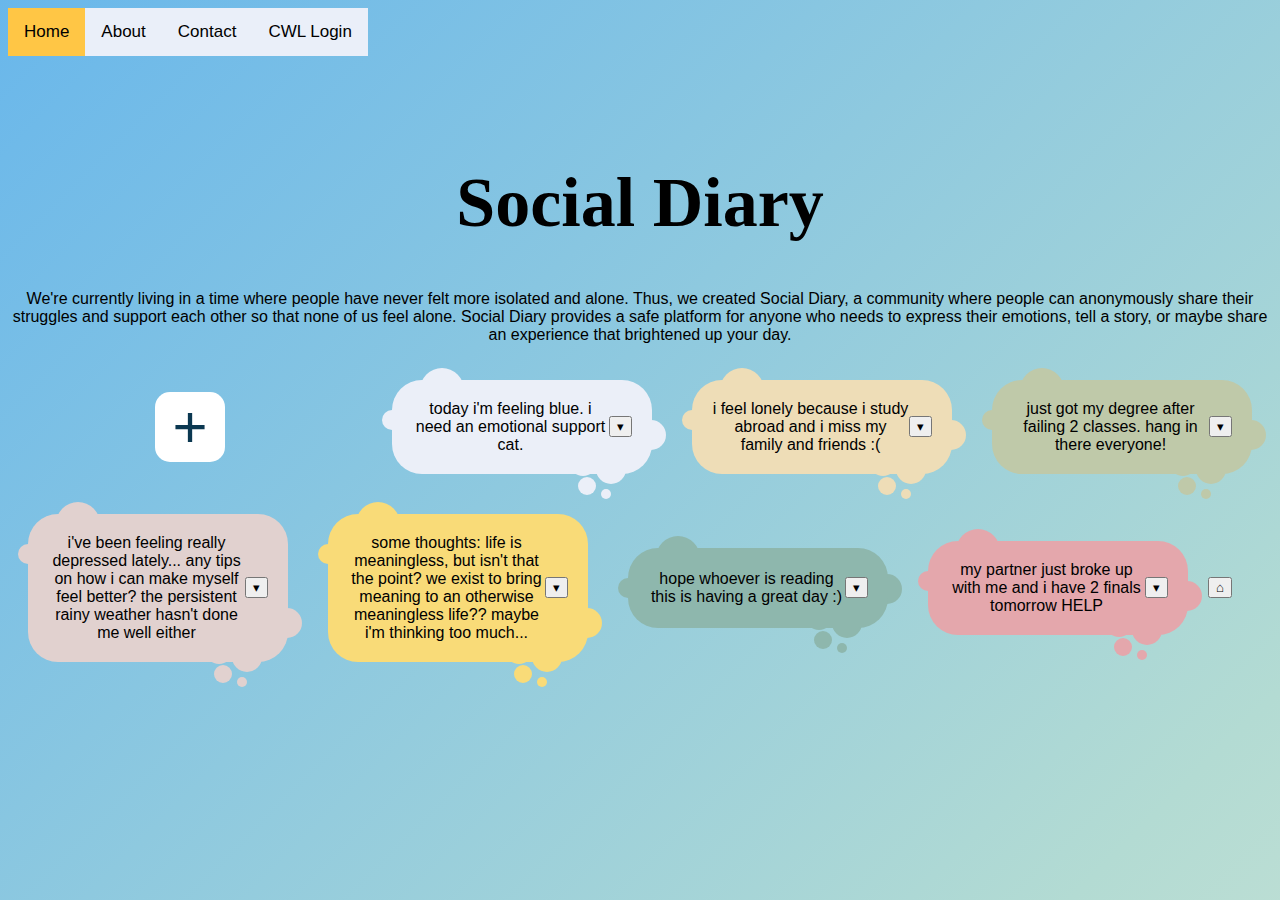
==== commit 6aea4460: "part 8" ====
--- a/note/index.html
+++ b/note/index.html
@@ -3,15 +3,26 @@
 <head>
  
   <title>Social Diary</title>
-        <meta charset="UTF-8" />
-        <link href="style.css" rel="stylesheet" type="text/css" />
+  <meta charset="UTF-8" />
+  <link href="style.css" rel="stylesheet" type="text/css" />
 
 
 
 </head>
 
+<div class="topNavigation">
+  <a class="active" href="#home">Home</a>
+  <a href="#abiut">About </a>
+  <a href="#contact">Contact</a>
+  <a href="logIn">CWL Login</a>
+</div>
 
 <body>
+
+  <div class="about">
+    <h1 class="name">Social Diary</h1>
+    <p class="description">We're currently living in a time where people have never felt more isolated and alone. Thus, we created Social Diary, a community where people can anonymously share their struggles and support each other so that none of us feel alone. Social Diary provides a safe platform for anyone who needs to express their emotions, tell a story, or maybe share an experience that brightened up your day.</p>
+  </div>
 
   <a class="addnote" href='https://www.freecodecamp.org/'>+</a>
 
@@ -43,15 +54,31 @@
 
 
 body {
-background-color:black;
 display:flex;
 flex-flow:row wrap;
-justify-content:center;
-margin:0;
-height:100vh;
+/* justify-content:center; */
+/* margin:0; */
+/* height:100vh; */
 align-items:center;
 align-content:center;
-padding:0 8rem;
+/* padding:0 8rem; */
+
+background: linear-gradient(-45deg, #e8dff5, #f598a8, #fcf4dd, #b3dbd3, #69b7eb);
+background-size: 400% 400%;
+animation: gradient 20s ease infinite;
+
+}
+
+@keyframes gradient {
+    0% {
+        background-position: 0% 50%;
+    }
+    50% {
+        background-position: 100% 50%;
+    }
+    100% {
+        background-position: 0% 50%;
+    }
 }
 
 .thought {
--- a/note/style.css
+++ b/note/style.css
@@ -1,6 +1,58 @@
 * {
 	font-family: Arial;
 }
+
+/* Add the same emoji color to the background color of the top navigation */
+.topNavigation {
+    background-color: #EAEFF9;
+    overflow: hidden;
+}
+
+
+
+/* Style the links inside the navigation bar */
+.topNavigation a {
+    float: left;
+    color: black;
+    text-align: center;
+    padding: 14px 16px;
+    text-decoration: none;
+    font-size: 17px;
+    /* font-family: 'Times New Roman', Times, serif; */
+}
+
+/* Change the color of links on hover */
+.topNavigation a:hover {
+    background-color: #002145;
+    color: white;
+}
+
+/* Add a color to the active/current link */
+.topNavigation a.active {
+    background-color: #FFC645;
+    color: black;
+}
+
+
+
+
+.about {
+    margin-top: 60px;
+    text-align: center;
+	color: black;
+}
+
+.name {
+	font-family: copperplate;
+	font-size: 70px;
+}
+
+/* .description {
+	font-family: copperplate;
+	font-size: 20px;
+} */
+
+
 
 .button {
 	background: white;
@@ -33,7 +85,7 @@
   .addnote {
 	background: white;
 	color: #0b3851;
-	outline: 2px solid #0b3851;
+	/* outline: 2px solid #0b3851; */
 	display: block;
 	height: 70px;
 	width: 70px;
